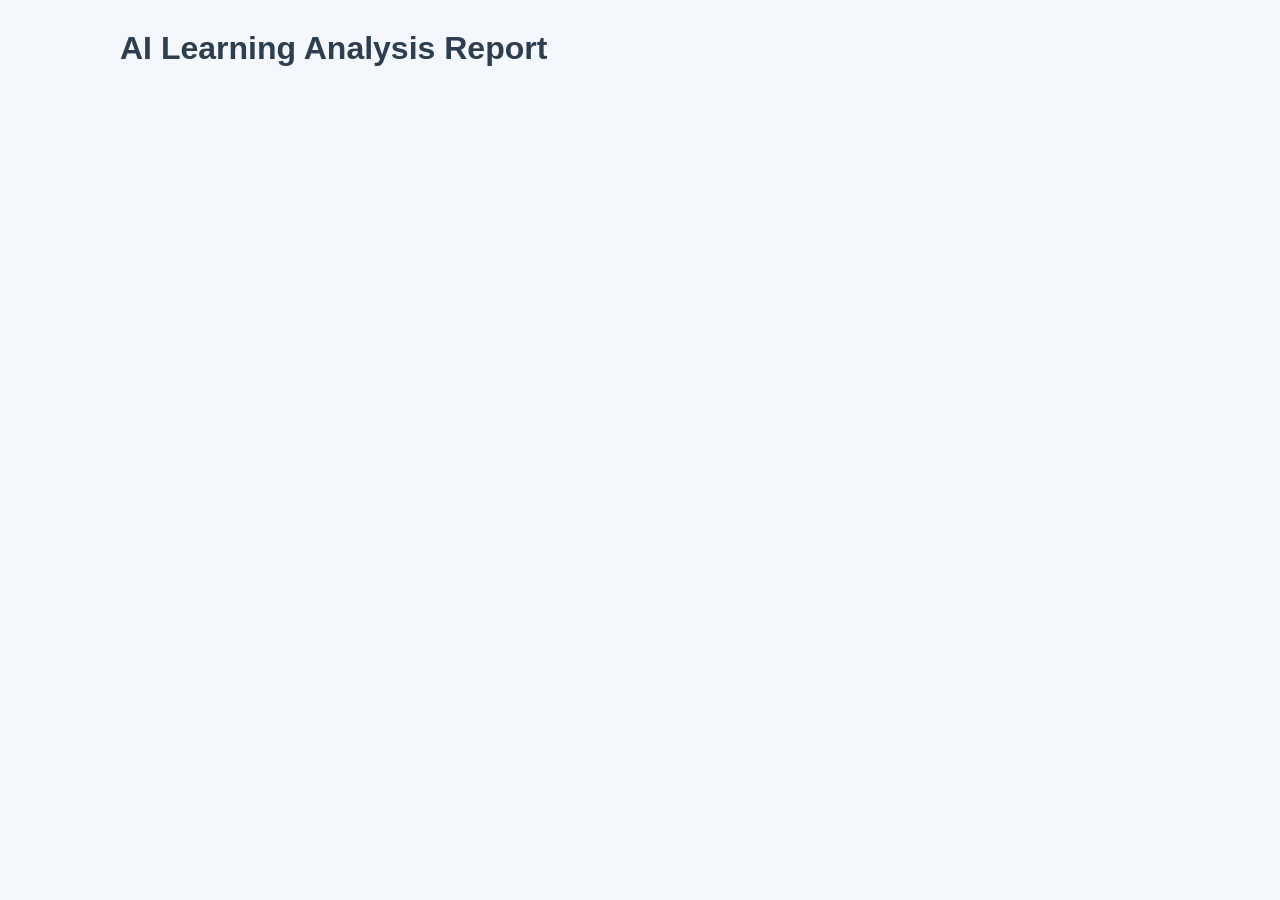
==== frontend/progress.html @ df068cec "Initial commit - AI Learning Platform" ====
<!DOCTYPE html>
<html>
<head>
    <title>AI Learning Report</title>
    <link rel="stylesheet" href="style.css">
</head>
<body>

<div class="container">
    <h1>AI Learning Analysis Report</h1>
    <div id="report" class="card"></div>
</div>

<script>
const data = JSON.parse(localStorage.getItem("ai_result"));

let html = `
<h2>Performance Summary</h2>
<p><b>Score:</b> ${data.score}</p>
<p><b>Percentage:</b> ${data.percentage.toFixed(2)}%</p>
<p><b>Skill Level:</b> ${data.skill_level}</p>
<p><b>Learning Speed:</b> ${data.learning_speed}</p>

<h3>AI Learning Plan Generated</h3>
<ul>
<li>Personalized topics roadmap</li>
<li>Adaptive learning speed</li>
<li>Practice sets</li>
<li>Mock tests</li>
<li>Revision planner</li>
<li>Weak area focus</li>
<li>Concept reinforcement</li>
</ul>

<button onclick="window.location.href='recommendations.html'">Start Learning Path</button>
`;

document.getElementById("report").innerHTML = html;
</script>

</body>
</html>
---- frontend/style.css ----
*{
    margin:0;
    padding:0;
    box-sizing:border-box;
    font-family: "Segoe UI", Arial;
}

body{
    background:#f4f7fb;
    color:#2c3e50;
}

.navbar{
    background:#1f2a44;
    color:white;
    padding:15px 40px;
    font-size:20px;
}

.container{
    max-width:1100px;
    margin:auto;
    padding:30px;
}

.hero{
    text-align:center;
    margin-bottom:30px;
}

.hero h1{
    font-size:36px;
    margin-bottom:10px;
}

.hero p{
    color:#555;
    font-size:16px;
}

.card-form{
    background:white;
    padding:30px;
    border-radius:12px;
    box-shadow:0 10px 25px rgba(0,0,0,0.08);
}

.subtitle{
    color:#666;
    margin-bottom:20px;
}

.form-grid{
    display:grid;
    grid-template-columns: repeat(2, 1fr);
    gap:20px;
}

.input-group{
    display:flex;
    flex-direction:column;
}

.input-group.full{
    grid-column: span 2;
}

label{
    font-size:14px;
    margin-bottom:6px;
    color:#444;
}

input, select{
    padding:10px;
    border-radius:6px;
    border:1px solid #ccc;
    font-size:14px;
}

.ai-btn{
    margin-top:25px;
    width:100%;
    padding:14px;
    background:linear-gradient(to right,#4facfe,#00f2fe);
    border:none;
    border-radius:8px;
    color:white;
    font-size:16px;
    cursor:pointer;
}

.ai-btn:hover{
    opacity:0.9;
}

footer{
    text-align:center;
    padding:20px;
    color:#777;
    font-size:14px;
}

/* Dashboard */

.dashboard-title{
    text-align:center;
    margin-bottom:30px;
}

.analysis-card{
    background:white;
    padding:25px;
    border-radius:12px;
    box-shadow:0 8px 20px rgba(0,0,0,0.08);
    margin-bottom:30px;
}

.analysis-grid{
    display:grid;
    grid-template-columns: repeat(2, 1fr);
    gap:15px;
    margin-top:10px;
}

.recommendation-section h2{
    margin-bottom:15px;
}

.recommendation-grid{
    display:grid;
    grid-template-columns: repeat(3, 1fr);
    gap:20px;
}

.rec-card{
    background:white;
    padding:20px;
    border-radius:12px;
    box-shadow:0 8px 20px rgba(0,0,0,0.08);
}

.rec-card h3{
    margin-bottom:10px;
}

.enroll-btn{
    margin-top:10px;
    width:100%;
    padding:10px;
    background:#1f2a44;
    color:white;
    border:none;
    border-radius:6px;
    cursor:pointer;
}

.enroll-btn:hover{
    background:#2c3e60;
}

.center{
    text-align:center;
    margin-top:30px;
}

.back-btn{
    padding:10px 25px;
    background:#555;
    color:white;
    border:none;
    border-radius:6px;
    cursor:pointer;
}

.back-btn:hover{
    background:#333;
}
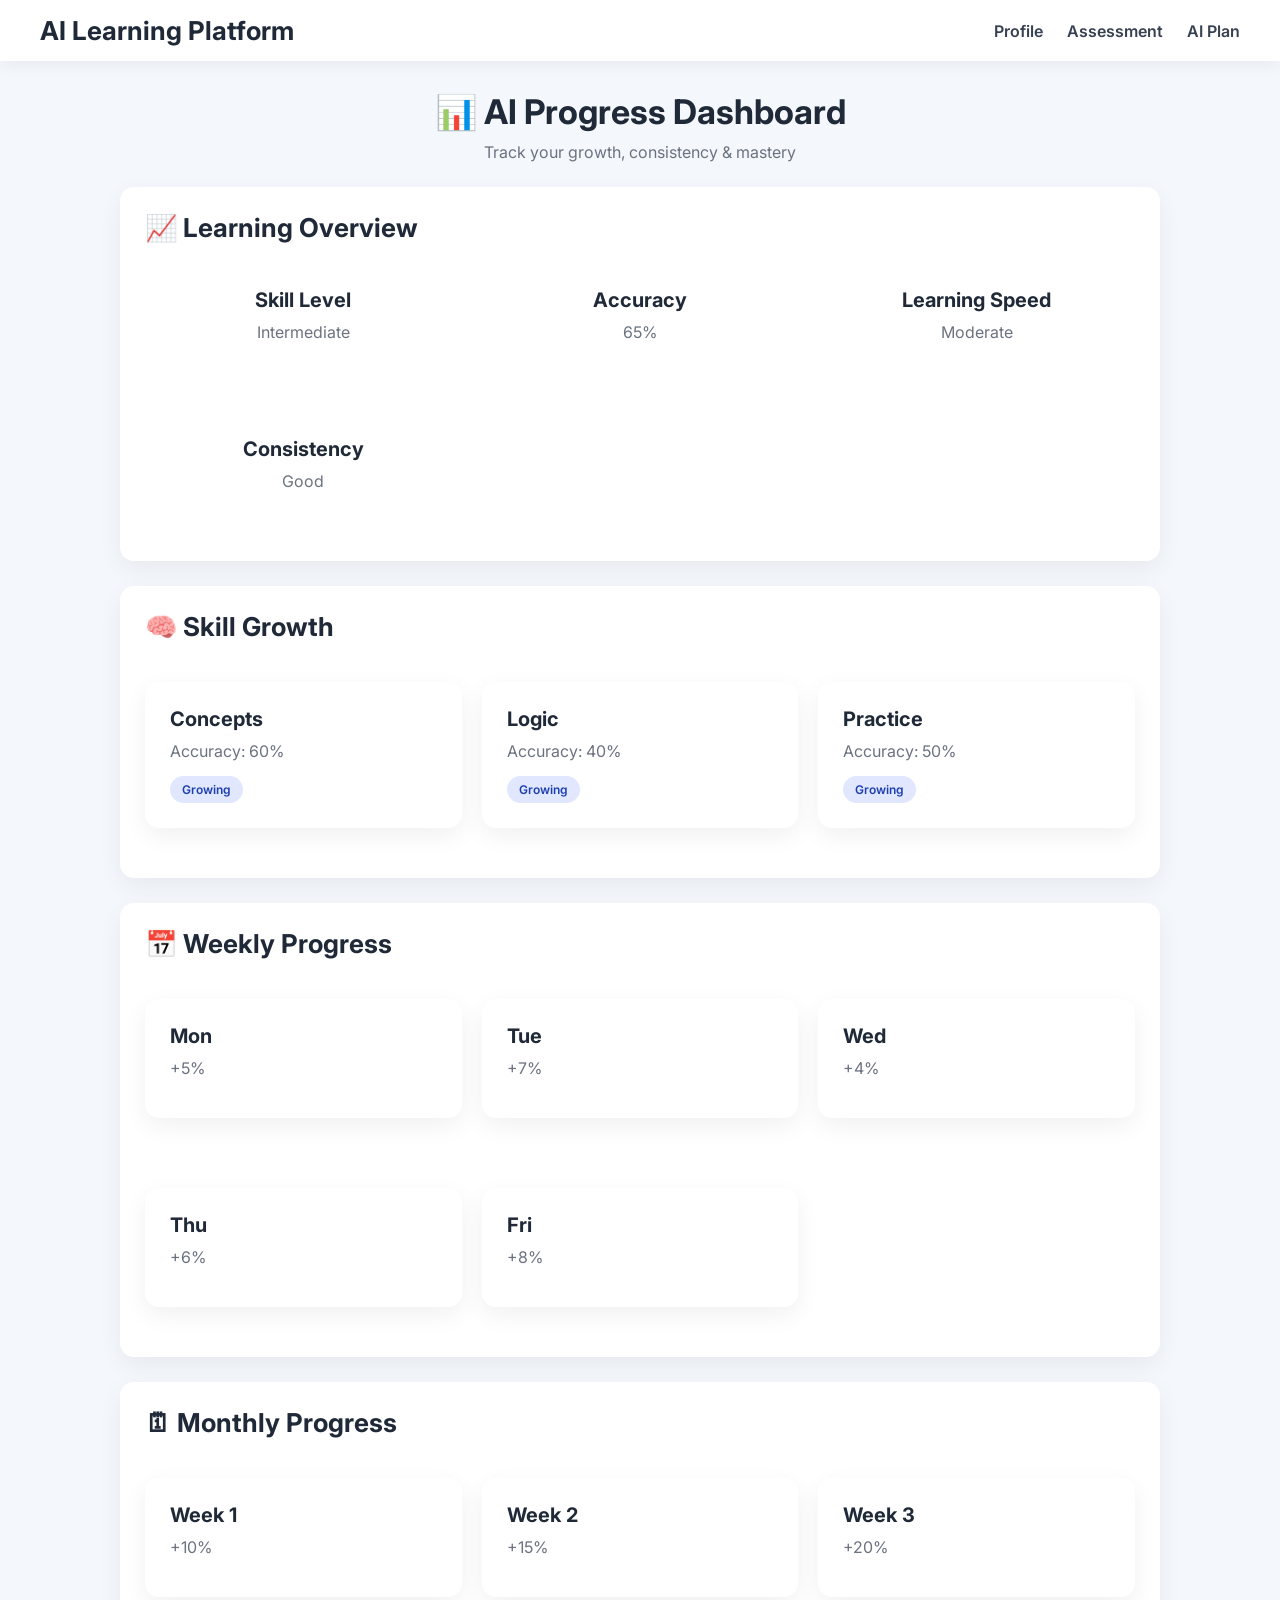
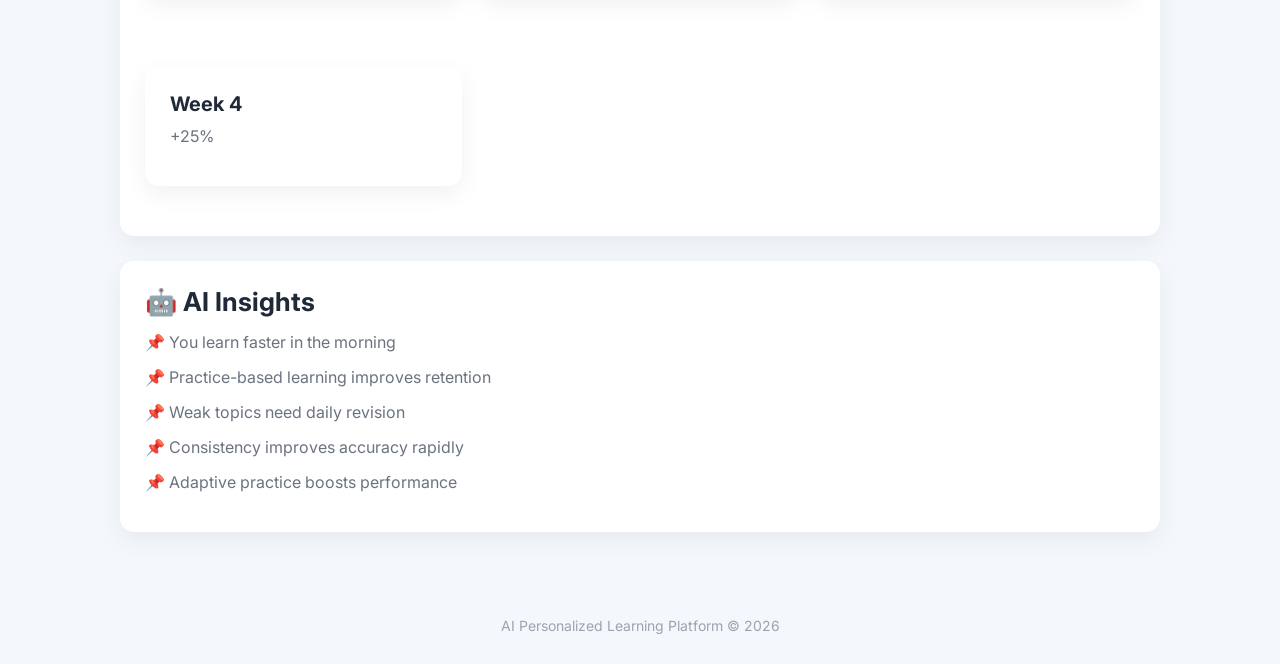
==== commit 4ea85bbf: "AI assessment engine, SSC syllabus integration, frontend UI, learning plan system" ====
--- a/frontend/progress.html
+++ b/frontend/progress.html
@@ -1,41 +1,138 @@
 <!DOCTYPE html>
 <html>
 <head>
-    <title>AI Learning Report</title>
+    <title>AI Progress Dashboard</title>
     <link rel="stylesheet" href="style.css">
 </head>
+
 <body>
 
+<div class="navbar">
+    <h2>AI Learning Platform</h2>
+    <div class="nav-links">
+        <a href="profile.html">Profile</a>
+        <a href="assessment.html">Assessment</a>
+        <a href="recommendations.html">AI Plan</a>
+    </div>
+</div>
+
 <div class="container">
-    <h1>AI Learning Analysis Report</h1>
-    <div id="report" class="card"></div>
+
+<h1>📊 AI Progress Dashboard</h1>
+<p style="text-align:center">Track your growth, consistency & mastery</p>
+
+<!-- Overview -->
+<div class="card">
+    <h2>📈 Learning Overview</h2>
+    <div class="grid">
+        <div class="progress-card">
+            <h3>Skill Level</h3>
+            <p id="skillLevel">Loading...</p>
+        </div>
+        <div class="progress-card">
+            <h3>Accuracy</h3>
+            <p id="accuracy">Loading...</p>
+        </div>
+        <div class="progress-card">
+            <h3>Learning Speed</h3>
+            <p id="speed">Loading...</p>
+        </div>
+        <div class="progress-card">
+            <h3>Consistency</h3>
+            <p id="consistency">Loading...</p>
+        </div>
+    </div>
+</div>
+
+<!-- Skill Growth -->
+<div class="card">
+    <h2>🧠 Skill Growth</h2>
+    <div id="skillGrowth" class="grid"></div>
+</div>
+
+<!-- Weekly Progress -->
+<div class="card">
+    <h2>📅 Weekly Progress</h2>
+    <div id="weeklyProgress" class="grid"></div>
+</div>
+
+<!-- Monthly Progress -->
+<div class="card">
+    <h2>🗓 Monthly Progress</h2>
+    <div id="monthlyProgress" class="grid"></div>
+</div>
+
+<!-- AI Insights -->
+<div class="card">
+    <h2>🤖 AI Insights</h2>
+    <div id="aiInsights"></div>
+</div>
+
+</div>
+
+<div class="footer">
+    AI Personalized Learning Platform © 2026
 </div>
 
 <script>
-const data = JSON.parse(localStorage.getItem("ai_result"));
+const result = JSON.parse(localStorage.getItem("assessment_result")) || {
+    percentage: 65,
+    level: "Intermediate",
+    topic_analysis:{
+        "Concepts":{correct:6,total:10},
+        "Logic":{correct:4,total:10},
+        "Practice":{correct:5,total:10}
+    }
+};
 
-let html = `
-<h2>Performance Summary</h2>
-<p><b>Score:</b> ${data.score}</p>
-<p><b>Percentage:</b> ${data.percentage.toFixed(2)}%</p>
-<p><b>Skill Level:</b> ${data.skill_level}</p>
-<p><b>Learning Speed:</b> ${data.learning_speed}</p>
+/* Overview */
+document.getElementById("skillLevel").innerText = result.level;
+document.getElementById("accuracy").innerText = result.percentage + "%";
+document.getElementById("speed").innerText = "Moderate";
+document.getElementById("consistency").innerText = "Good";
 
-<h3>AI Learning Plan Generated</h3>
-<ul>
-<li>Personalized topics roadmap</li>
-<li>Adaptive learning speed</li>
-<li>Practice sets</li>
-<li>Mock tests</li>
-<li>Revision planner</li>
-<li>Weak area focus</li>
-<li>Concept reinforcement</li>
-</ul>
+/* Skill Growth */
+let skillHTML = "";
+for(let topic in result.topic_analysis){
+    let t = result.topic_analysis[topic];
+    let percent = (t.correct/t.total)*100;
+    skillHTML += `
+        <div class="card">
+            <h3>${topic}</h3>
+            <p>Accuracy: ${percent.toFixed(0)}%</p>
+            <span class="badge">Growing</span>
+        </div>
+    `;
+}
+document.getElementById("skillGrowth").innerHTML = skillHTML;
 
-<button onclick="window.location.href='recommendations.html'">Start Learning Path</button>
+/* Weekly Progress */
+let weekHTML = `
+    <div class="card"><h3>Mon</h3><p>+5%</p></div>
+    <div class="card"><h3>Tue</h3><p>+7%</p></div>
+    <div class="card"><h3>Wed</h3><p>+4%</p></div>
+    <div class="card"><h3>Thu</h3><p>+6%</p></div>
+    <div class="card"><h3>Fri</h3><p>+8%</p></div>
 `;
+document.getElementById("weeklyProgress").innerHTML = weekHTML;
 
-document.getElementById("report").innerHTML = html;
+/* Monthly Progress */
+let monthHTML = `
+    <div class="card"><h3>Week 1</h3><p>+10%</p></div>
+    <div class="card"><h3>Week 2</h3><p>+15%</p></div>
+    <div class="card"><h3>Week 3</h3><p>+20%</p></div>
+    <div class="card"><h3>Week 4</h3><p>+25%</p></div>
+`;
+document.getElementById("monthlyProgress").innerHTML = monthHTML;
+
+/* AI Insights */
+document.getElementById("aiInsights").innerHTML = `
+    <p>📌 You learn faster in the morning</p>
+    <p>📌 Practice-based learning improves retention</p>
+    <p>📌 Weak topics need daily revision</p>
+    <p>📌 Consistency improves accuracy rapidly</p>
+    <p>📌 Adaptive practice boosts performance</p>
+`;
 </script>
 
 </body>
--- a/frontend/style.css
+++ b/frontend/style.css
@@ -1,178 +1,159 @@
+@import url('https://fonts.googleapis.com/css2?family=Inter:wght@300;400;500;600;700&display=swap');
+
 *{
     margin:0;
     padding:0;
     box-sizing:border-box;
-    font-family: "Segoe UI", Arial;
+    font-family: 'Inter', sans-serif;
 }
 
 body{
     background:#f4f7fb;
-    color:#2c3e50;
+    color:#1f2937;
 }
 
-.navbar{
-    background:#1f2a44;
-    color:white;
-    padding:15px 40px;
-    font-size:20px;
-}
-
+/* Layout */
 .container{
     max-width:1100px;
     margin:auto;
     padding:30px;
 }
 
-.hero{
+/* Headings */
+h1{
     text-align:center;
-    margin-bottom:30px;
+    font-size:34px;
+    margin-bottom:10px;
+    font-weight:700;
 }
 
-.hero h1{
-    font-size:36px;
+h2{
+    font-size:26px;
+    margin-bottom:15px;
+}
+
+h3{
+    font-size:20px;
     margin-bottom:10px;
 }
 
-.hero p{
-    color:#555;
-    font-size:16px;
+p{
+    color:#6b7280;
+    margin-bottom:15px;
 }
 
-.card-form{
+/* Cards */
+.card{
     background:white;
-    padding:30px;
-    border-radius:12px;
-    box-shadow:0 10px 25px rgba(0,0,0,0.08);
+    border-radius:14px;
+    padding:25px;
+    margin:25px auto;
+    width:100%;
+    box-shadow:0 8px 25px rgba(0,0,0,0.06);
 }
 
-.subtitle{
-    color:#666;
-    margin-bottom:20px;
-}
-
-.form-grid{
+/* Grid */
+.grid{
     display:grid;
-    grid-template-columns: repeat(2, 1fr);
+    grid-template-columns: repeat(auto-fit,minmax(250px,1fr));
     gap:20px;
 }
 
-.input-group{
-    display:flex;
-    flex-direction:column;
-}
-
-.input-group.full{
-    grid-column: span 2;
-}
-
+/* Inputs */
 label{
     font-size:14px;
+    font-weight:600;
     margin-bottom:6px;
-    color:#444;
+    display:block;
 }
 
 input, select{
-    padding:10px;
-    border-radius:6px;
-    border:1px solid #ccc;
+    width:100%;
+    padding:12px 14px;
+    border-radius:8px;
+    border:1px solid #e5e7eb;
+    outline:none;
+    font-size:14px;
+    transition:0.2s;
+    background:#f9fafb;
+}
+
+input:focus, select:focus{
+    border-color:#2563eb;
+    background:white;
+}
+
+/* Buttons */
+button{
+    background:linear-gradient(135deg,#2563eb,#1d4ed8);
+    color:white;
+    border:none;
+    padding:12px 28px;
+    border-radius:10px;
+    font-size:15px;
+    font-weight:600;
+    cursor:pointer;
+    transition:0.3s;
+    box-shadow:0 5px 15px rgba(37,99,235,0.3);
+}
+
+button:hover{
+    transform:translateY(-2px);
+    box-shadow:0 10px 25px rgba(37,99,235,0.4);
+}
+
+/* Question Box */
+.question-box{
+    background:#f9fafb;
+    padding:15px;
+    border-radius:10px;
+    margin-bottom:15px;
+    border-left:4px solid #2563eb;
+}
+
+/* Navbar */
+.navbar{
+    background:white;
+    padding:15px 40px;
+    box-shadow:0 5px 15px rgba(0,0,0,0.05);
+    display:flex;
+    justify-content:space-between;
+    align-items:center;
+}
+
+.navbar h2{
+    margin:0;
+}
+
+.nav-links a{
+    margin-left:20px;
+    text-decoration:none;
+    color:#374151;
+    font-weight:600;
+}
+
+/* Progress */
+.progress-card{
+    text-align:center;
+    padding:30px;
+}
+
+/* Footer */
+.footer{
+    text-align:center;
+    padding:30px;
+    color:#9ca3af;
     font-size:14px;
 }
 
-.ai-btn{
-    margin-top:25px;
-    width:100%;
-    padding:14px;
-    background:linear-gradient(to right,#4facfe,#00f2fe);
-    border:none;
-    border-radius:8px;
-    color:white;
-    font-size:16px;
-    cursor:pointer;
-}
-
-.ai-btn:hover{
-    opacity:0.9;
-}
-
-footer{
-    text-align:center;
-    padding:20px;
-    color:#777;
-    font-size:14px;
-}
-
-/* Dashboard */
-
-.dashboard-title{
-    text-align:center;
-    margin-bottom:30px;
-}
-
-.analysis-card{
-    background:white;
-    padding:25px;
-    border-radius:12px;
-    box-shadow:0 8px 20px rgba(0,0,0,0.08);
-    margin-bottom:30px;
-}
-
-.analysis-grid{
-    display:grid;
-    grid-template-columns: repeat(2, 1fr);
-    gap:15px;
-    margin-top:10px;
-}
-
-.recommendation-section h2{
-    margin-bottom:15px;
-}
-
-.recommendation-grid{
-    display:grid;
-    grid-template-columns: repeat(3, 1fr);
-    gap:20px;
-}
-
-.rec-card{
-    background:white;
-    padding:20px;
-    border-radius:12px;
-    box-shadow:0 8px 20px rgba(0,0,0,0.08);
-}
-
-.rec-card h3{
-    margin-bottom:10px;
-}
-
-.enroll-btn{
-    margin-top:10px;
-    width:100%;
-    padding:10px;
-    background:#1f2a44;
-    color:white;
-    border:none;
-    border-radius:6px;
-    cursor:pointer;
-}
-
-.enroll-btn:hover{
-    background:#2c3e60;
-}
-
-.center{
-    text-align:center;
-    margin-top:30px;
-}
-
-.back-btn{
-    padding:10px 25px;
-    background:#555;
-    color:white;
-    border:none;
-    border-radius:6px;
-    cursor:pointer;
-}
-
-.back-btn:hover{
-    background:#333;
+/* AI Badges */
+.badge{
+    display:inline-block;
+    background:#e0e7ff;
+    color:#1e40af;
+    padding:6px 12px;
+    border-radius:20px;
+    font-size:12px;
+    font-weight:600;
+    margin-right:5px;
 }
